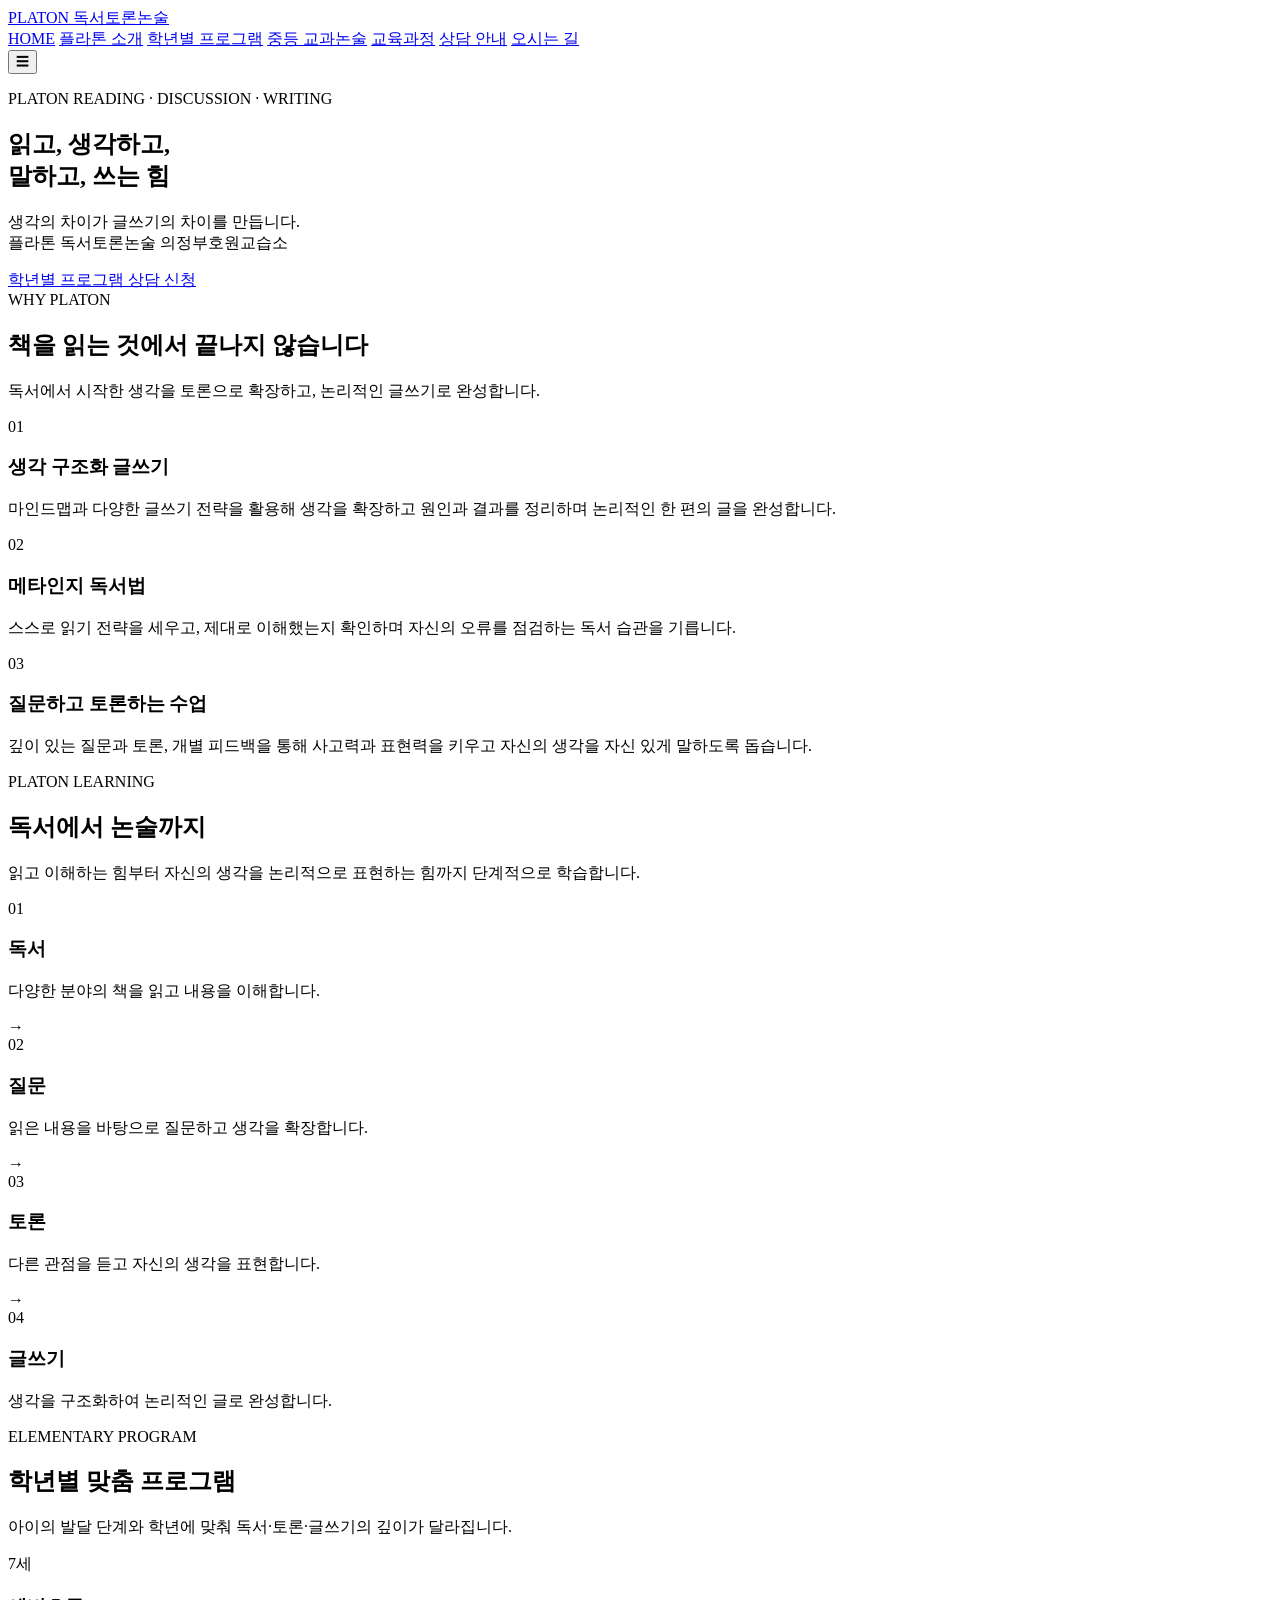
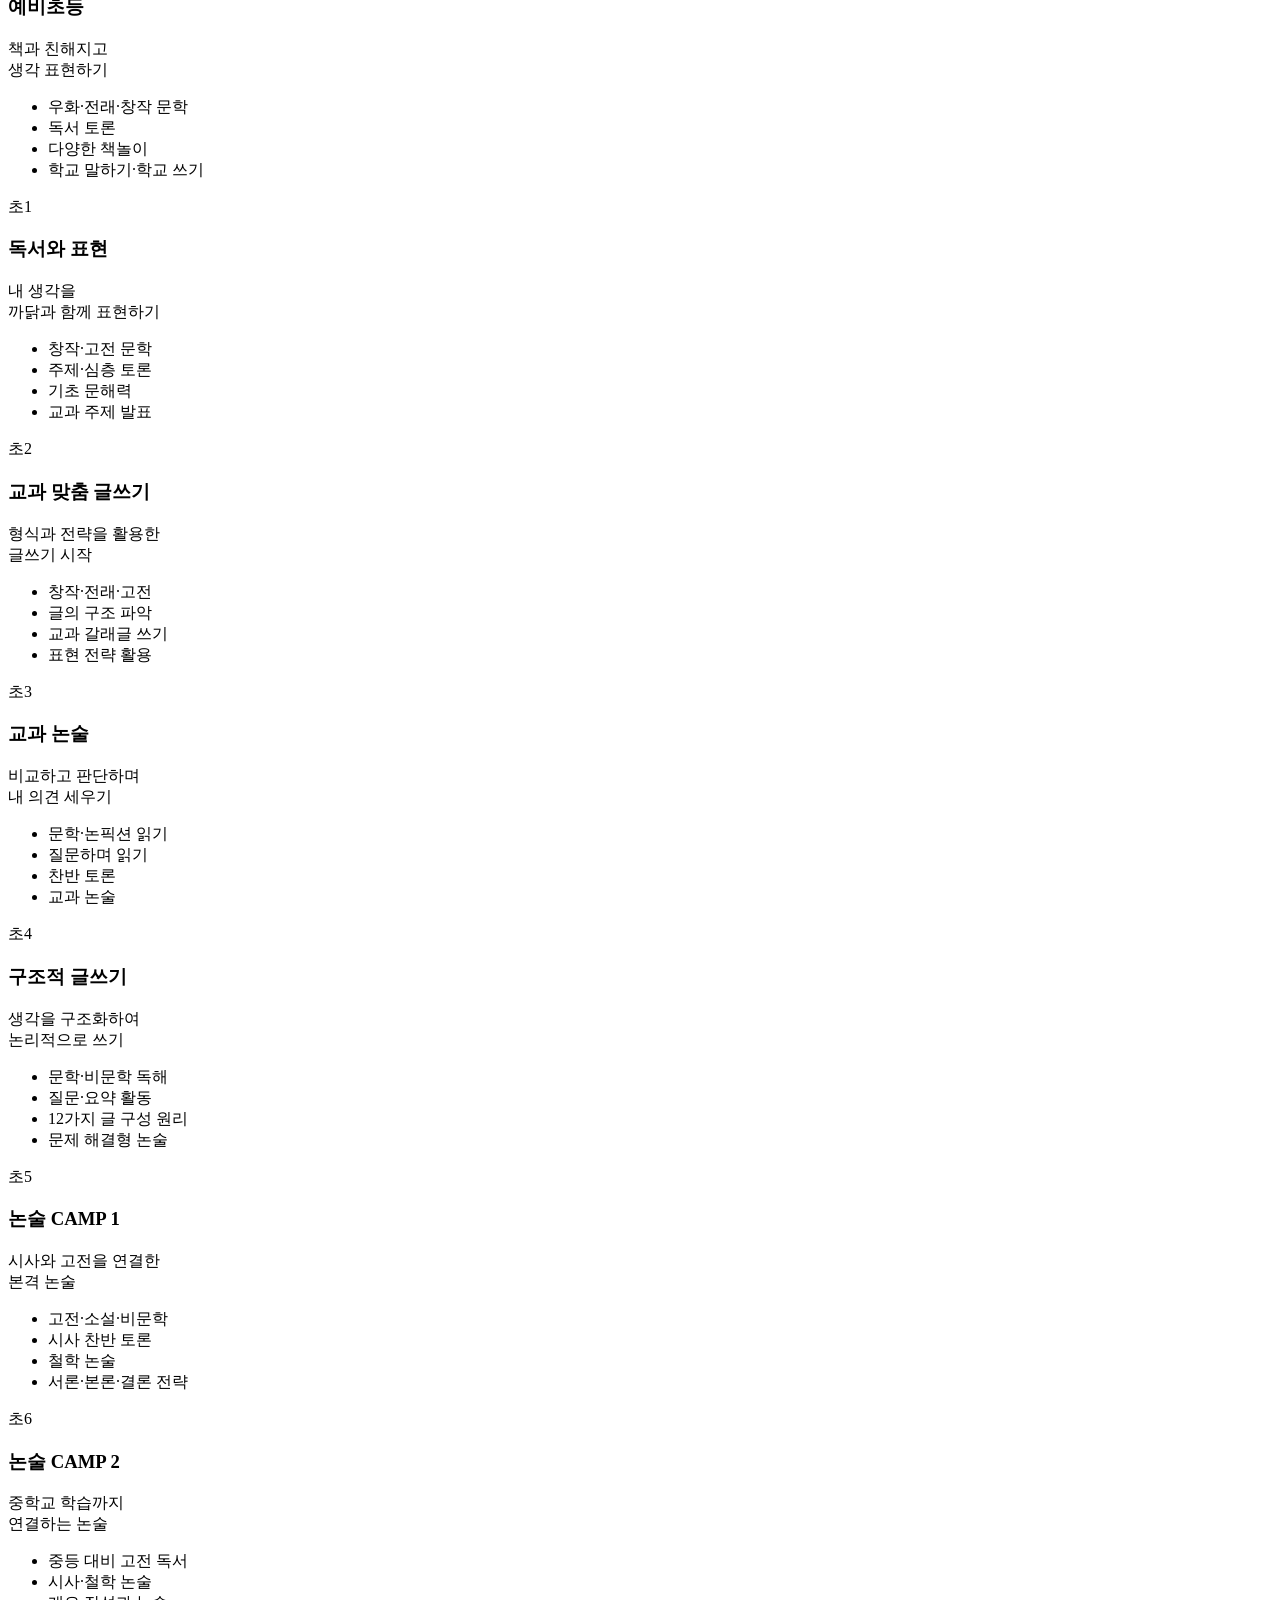
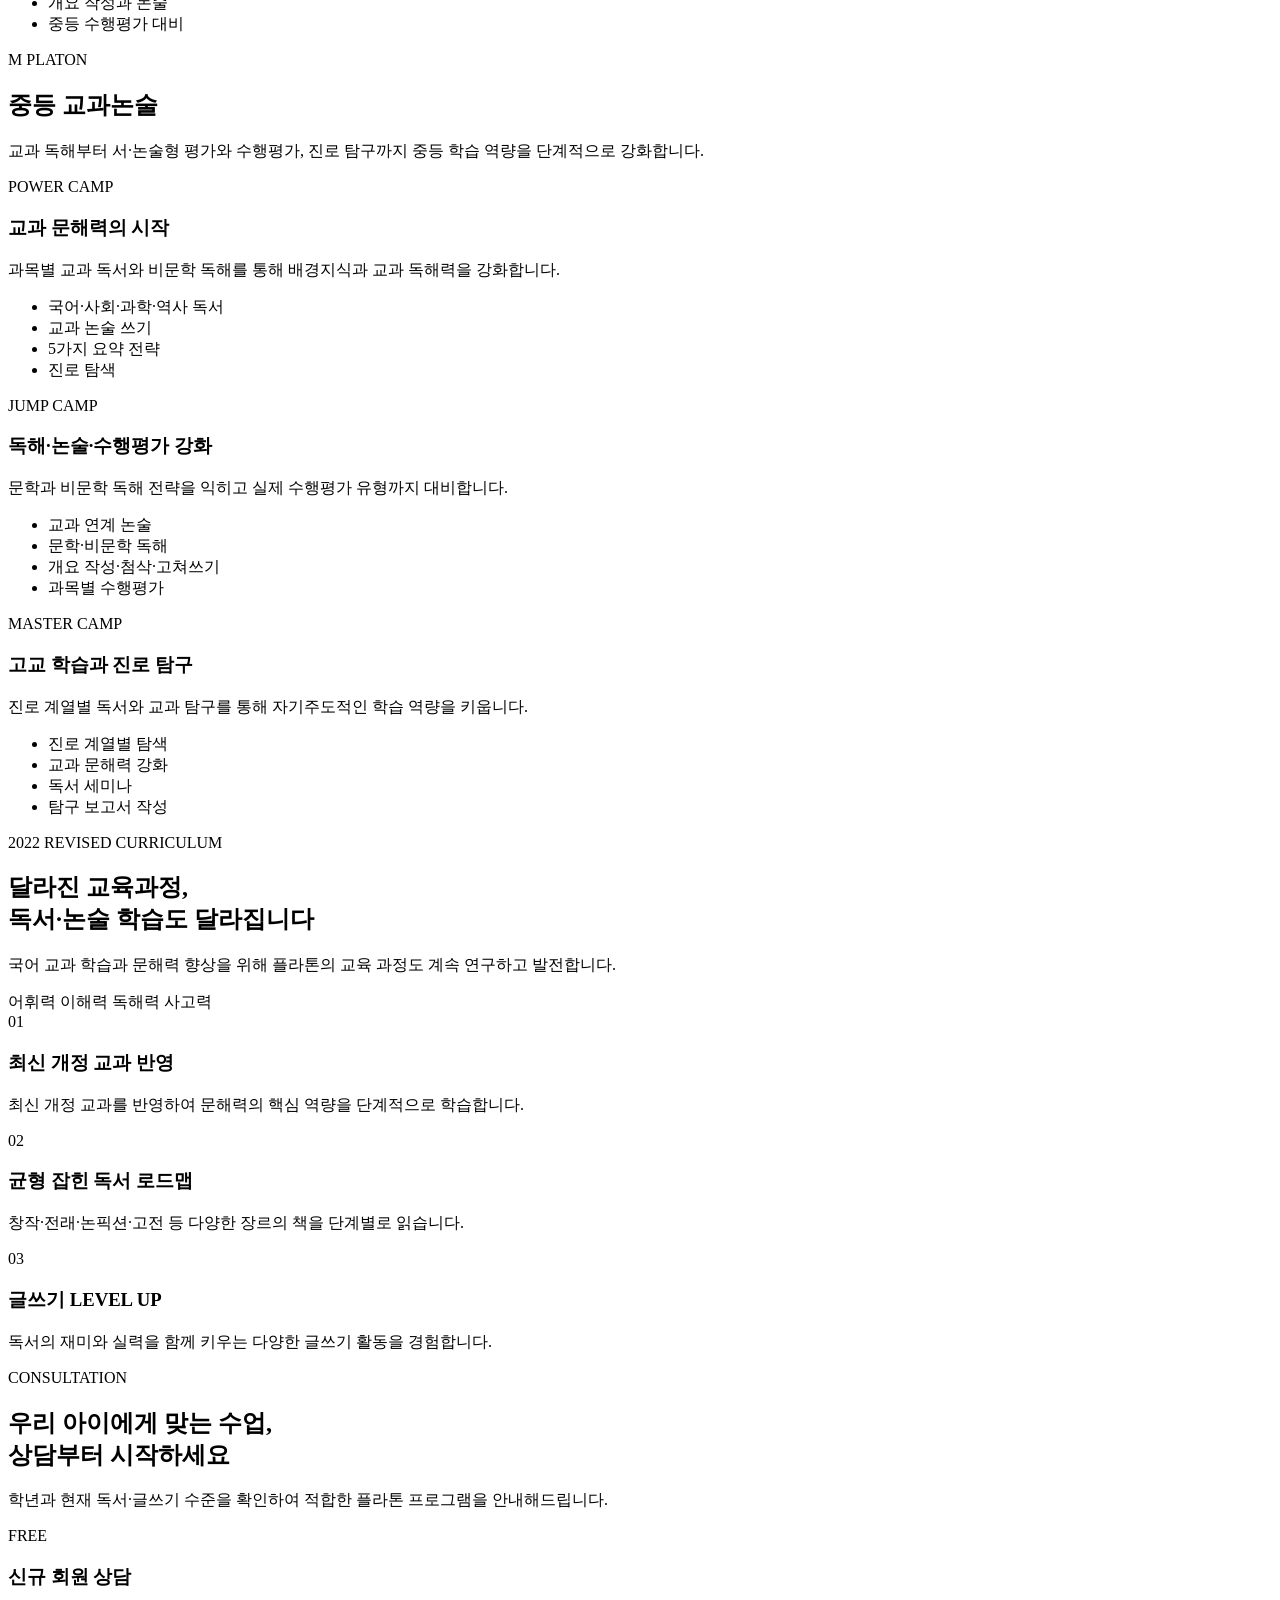
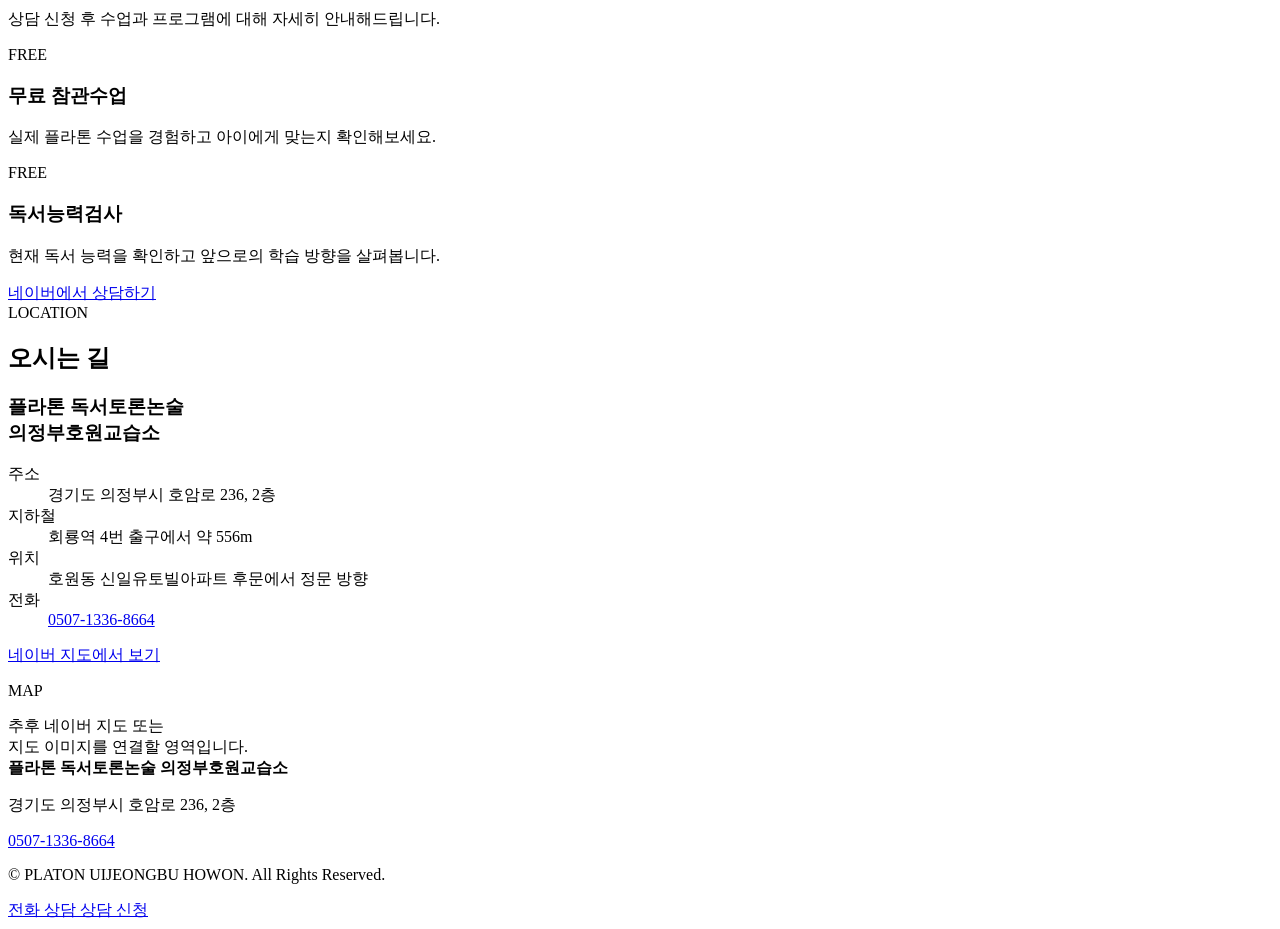
==== index.html @ 4048906e "Add files via upload" ====
<!DOCTYPE html>
<html lang="ko">
<head>
    <meta charset="UTF-8">
    <meta name="viewport" content="width=device-width, initial-scale=1.0">

    <title>플라톤 독서토론논술 의정부호원교습소</title>

    <meta
        name="description"
        content="의정부 호원동 플라톤 독서토론논술. 예비초등부터 초등, 중등까지 독서·토론·논술·문해력 수업을 진행합니다."
    >

    <!-- CSS -->
    <link rel="stylesheet" href="css/style.css">
</head>

<body>

    <!-- =========================
         HEADER
    ========================== -->
    <header class="header">

        <div class="header-inner">

            <a href="#home" class="logo">
                <span class="logo-main">PLATON</span>
                <span class="logo-sub">독서토론논술</span>
            </a>

            <nav class="nav" id="nav">

                <a href="#home">HOME</a>
                <a href="#about">플라톤 소개</a>
                <a href="#program">학년별 프로그램</a>
                <a href="#middle">중등 교과논술</a>
                <a href="#curriculum">교육과정</a>
                <a href="#consult">상담 안내</a>
                <a href="#location">오시는 길</a>

            </nav>

            <button
                class="menu-button"
                id="menuButton"
                type="button"
                aria-label="메뉴 열기"
                aria-expanded="false"
            >
                ☰
            </button>

        </div>

    </header>


    <main>

        <!-- =========================
             MAIN VISUAL
        ========================== -->
        <section class="hero" id="home">

            <div class="hero-inner">

                <p class="hero-label">
                    PLATON READING · DISCUSSION · WRITING
                </p>

                <h1>
                    읽고, 생각하고,<br>
                    말하고, 쓰는 힘
                </h1>

                <p class="hero-description">
                    생각의 차이가 글쓰기의 차이를 만듭니다.<br>
                    플라톤 독서토론논술 의정부호원교습소
                </p>

                <div class="hero-buttons">

                    <a href="#program" class="btn btn-primary">
                        학년별 프로그램
                    </a>

                    <a href="#consult" class="btn btn-outline">
                        상담 신청
                    </a>

                </div>

            </div>

        </section>


        <!-- =========================
             INTRO
        ========================== -->
        <section class="section intro" id="about">

            <div class="container">

                <div class="section-title">

                    <span class="section-label">
                        WHY PLATON
                    </span>

                    <h2>
                        책을 읽는 것에서 끝나지 않습니다
                    </h2>

                    <p>
                        독서에서 시작한 생각을 토론으로 확장하고,
                        논리적인 글쓰기로 완성합니다.
                    </p>

                </div>


                <div class="feature-grid">

                    <article class="feature-card">

                        <span class="feature-number">01</span>

                        <h3>생각 구조화 글쓰기</h3>

                        <p>
                            마인드맵과 다양한 글쓰기 전략을 활용해
                            생각을 확장하고 원인과 결과를 정리하며
                            논리적인 한 편의 글을 완성합니다.
                        </p>

                    </article>


                    <article class="feature-card">

                        <span class="feature-number">02</span>

                        <h3>메타인지 독서법</h3>

                        <p>
                            스스로 읽기 전략을 세우고,
                            제대로 이해했는지 확인하며
                            자신의 오류를 점검하는 독서 습관을 기릅니다.
                        </p>

                    </article>


                    <article class="feature-card">

                        <span class="feature-number">03</span>

                        <h3>질문하고 토론하는 수업</h3>

                        <p>
                            깊이 있는 질문과 토론,
                            개별 피드백을 통해 사고력과 표현력을 키우고
                            자신의 생각을 자신 있게 말하도록 돕습니다.
                        </p>

                    </article>

                </div>

            </div>

        </section>


        <!-- =========================
             LEARNING PROCESS
        ========================== -->
        <section class="section learning-process">

            <div class="container">

                <div class="section-title">

                    <span class="section-label">
                        PLATON LEARNING
                    </span>

                    <h2>
                        독서에서 논술까지
                    </h2>

                    <p>
                        읽고 이해하는 힘부터 자신의 생각을
                        논리적으로 표현하는 힘까지 단계적으로 학습합니다.
                    </p>

                </div>


                <div class="process">

                    <div class="process-item">
                        <span>01</span>
                        <h3>독서</h3>
                        <p>다양한 분야의 책을 읽고 내용을 이해합니다.</p>
                    </div>

                    <div class="process-arrow">→</div>

                    <div class="process-item">
                        <span>02</span>
                        <h3>질문</h3>
                        <p>읽은 내용을 바탕으로 질문하고 생각을 확장합니다.</p>
                    </div>

                    <div class="process-arrow">→</div>

                    <div class="process-item">
                        <span>03</span>
                        <h3>토론</h3>
                        <p>다른 관점을 듣고 자신의 생각을 표현합니다.</p>
                    </div>

                    <div class="process-arrow">→</div>

                    <div class="process-item">
                        <span>04</span>
                        <h3>글쓰기</h3>
                        <p>생각을 구조화하여 논리적인 글로 완성합니다.</p>
                    </div>

                </div>

            </div>

        </section>


        <!-- =========================
             ELEMENTARY PROGRAM
        ========================== -->
        <section class="section program-section" id="program">

            <div class="container">

                <div class="section-title">

                    <span class="section-label">
                        ELEMENTARY PROGRAM
                    </span>

                    <h2>학년별 맞춤 프로그램</h2>

                    <p>
                        아이의 발달 단계와 학년에 맞춰
                        독서·토론·글쓰기의 깊이가 달라집니다.
                    </p>

                </div>


                <div class="grade-grid">

                    <article class="grade-card">

                        <span class="grade">7세</span>

                        <h3>예비초등</h3>

                        <p class="grade-point">
                            책과 친해지고<br>
                            생각 표현하기
                        </p>

                        <ul>
                            <li>우화·전래·창작 문학</li>
                            <li>독서 토론</li>
                            <li>다양한 책놀이</li>
                            <li>학교 말하기·학교 쓰기</li>
                        </ul>

                    </article>


                    <article class="grade-card">

                        <span class="grade">초1</span>

                        <h3>독서와 표현</h3>

                        <p class="grade-point">
                            내 생각을<br>
                            까닭과 함께 표현하기
                        </p>

                        <ul>
                            <li>창작·고전 문학</li>
                            <li>주제·심층 토론</li>
                            <li>기초 문해력</li>
                            <li>교과 주제 발표</li>
                        </ul>

                    </article>


                    <article class="grade-card">

                        <span class="grade">초2</span>

                        <h3>교과 맞춤 글쓰기</h3>

                        <p class="grade-point">
                            형식과 전략을 활용한<br>
                            글쓰기 시작
                        </p>

                        <ul>
                            <li>창작·전래·고전</li>
                            <li>글의 구조 파악</li>
                            <li>교과 갈래글 쓰기</li>
                            <li>표현 전략 활용</li>
                        </ul>

                    </article>


                    <article class="grade-card">

                        <span class="grade">초3</span>

                        <h3>교과 논술</h3>

                        <p class="grade-point">
                            비교하고 판단하며<br>
                            내 의견 세우기
                        </p>

                        <ul>
                            <li>문학·논픽션 읽기</li>
                            <li>질문하며 읽기</li>
                            <li>찬반 토론</li>
                            <li>교과 논술</li>
                        </ul>

                    </article>


                    <article class="grade-card">

                        <span class="grade">초4</span>

                        <h3>구조적 글쓰기</h3>

                        <p class="grade-point">
                            생각을 구조화하여<br>
                            논리적으로 쓰기
                        </p>

                        <ul>
                            <li>문학·비문학 독해</li>
                            <li>질문·요약 활동</li>
                            <li>12가지 글 구성 원리</li>
                            <li>문제 해결형 논술</li>
                        </ul>

                    </article>


                    <article class="grade-card">

                        <span class="grade">초5</span>

                        <h3>논술 CAMP 1</h3>

                        <p class="grade-point">
                            시사와 고전을 연결한<br>
                            본격 논술
                        </p>

                        <ul>
                            <li>고전·소설·비문학</li>
                            <li>시사 찬반 토론</li>
                            <li>철학 논술</li>
                            <li>서론·본론·결론 전략</li>
                        </ul>

                    </article>


                    <article class="grade-card">

                        <span class="grade">초6</span>

                        <h3>논술 CAMP 2</h3>

                        <p class="grade-point">
                            중학교 학습까지<br>
                            연결하는 논술
                        </p>

                        <ul>
                            <li>중등 대비 고전 독서</li>
                            <li>시사·철학 논술</li>
                            <li>개요 작성과 논술</li>
                            <li>중등 수행평가 대비</li>
                        </ul>

                    </article>

                </div>

            </div>

        </section>


        <!-- =========================
             MIDDLE SCHOOL
        ========================== -->
        <section class="section middle-section" id="middle">

            <div class="container">

                <div class="section-title light">

                    <span class="section-label">
                        M PLATON
                    </span>

                    <h2>중등 교과논술</h2>

                    <p>
                        교과 독해부터 서·논술형 평가와 수행평가,
                        진로 탐구까지 중등 학습 역량을 단계적으로 강화합니다.
                    </p>

                </div>


                <div class="camp-grid">

                    <article class="camp-card">

                        <span class="camp-level">POWER CAMP</span>

                        <h3>교과 문해력의 시작</h3>

                        <p>
                            과목별 교과 독서와 비문학 독해를 통해
                            배경지식과 교과 독해력을 강화합니다.
                        </p>

                        <ul>
                            <li>국어·사회·과학·역사 독서</li>
                            <li>교과 논술 쓰기</li>
                            <li>5가지 요약 전략</li>
                            <li>진로 탐색</li>
                        </ul>

                    </article>


                    <article class="camp-card">

                        <span class="camp-level">JUMP CAMP</span>

                        <h3>독해·논술·수행평가 강화</h3>

                        <p>
                            문학과 비문학 독해 전략을 익히고
                            실제 수행평가 유형까지 대비합니다.
                        </p>

                        <ul>
                            <li>교과 연계 논술</li>
                            <li>문학·비문학 독해</li>
                            <li>개요 작성·첨삭·고쳐쓰기</li>
                            <li>과목별 수행평가</li>
                        </ul>

                    </article>


                    <article class="camp-card">

                        <span class="camp-level">MASTER CAMP</span>

                        <h3>고교 학습과 진로 탐구</h3>

                        <p>
                            진로 계열별 독서와 교과 탐구를 통해
                            자기주도적인 학습 역량을 키웁니다.
                        </p>

                        <ul>
                            <li>진로 계열별 탐색</li>
                            <li>교과 문해력 강화</li>
                            <li>독서 세미나</li>
                            <li>탐구 보고서 작성</li>
                        </ul>

                    </article>

                </div>

            </div>

        </section>


        <!-- =========================
             2022 CURRICULUM
        ========================== -->
        <section class="section curriculum-section" id="curriculum">

            <div class="container">

                <div class="section-title">

                    <span class="section-label">
                        2022 REVISED CURRICULUM
                    </span>

                    <h2>
                        달라진 교육과정,<br>
                        독서·논술 학습도 달라집니다
                    </h2>

                    <p>
                        국어 교과 학습과 문해력 향상을 위해
                        플라톤의 교육 과정도 계속 연구하고 발전합니다.
                    </p>

                </div>


                <div class="literacy">

                    <span>어휘력</span>
                    <span>이해력</span>
                    <span>독해력</span>
                    <span>사고력</span>

                </div>


                <div class="curriculum-grid">

                    <article>

                        <span>01</span>

                        <h3>최신 개정 교과 반영</h3>

                        <p>
                            최신 개정 교과를 반영하여
                            문해력의 핵심 역량을 단계적으로 학습합니다.
                        </p>

                    </article>


                    <article>

                        <span>02</span>

                        <h3>균형 잡힌 독서 로드맵</h3>

                        <p>
                            창작·전래·논픽션·고전 등
                            다양한 장르의 책을 단계별로 읽습니다.
                        </p>

                    </article>


                    <article>

                        <span>03</span>

                        <h3>글쓰기 LEVEL UP</h3>

                        <p>
                            독서의 재미와 실력을 함께 키우는
                            다양한 글쓰기 활동을 경험합니다.
                        </p>

                    </article>

                </div>

            </div>

        </section>


        <!-- =========================
             CONSULTATION
        ========================== -->
        <section class="section consult-section" id="consult">

            <div class="container consult-inner">

                <div class="consult-text">

                    <span class="section-label">
                        CONSULTATION
                    </span>

                    <h2>
                        우리 아이에게 맞는 수업,<br>
                        상담부터 시작하세요
                    </h2>

                    <p>
                        학년과 현재 독서·글쓰기 수준을 확인하여
                        적합한 플라톤 프로그램을 안내해드립니다.
                    </p>

                </div>


                <div class="consult-options">

                    <div class="consult-card">

                        <span>FREE</span>

                        <h3>신규 회원 상담</h3>

                        <p>
                            상담 신청 후 수업과 프로그램에 대해
                            자세히 안내해드립니다.
                        </p>

                    </div>


                    <div class="consult-card">

                        <span>FREE</span>

                        <h3>무료 참관수업</h3>

                        <p>
                            실제 플라톤 수업을 경험하고
                            아이에게 맞는지 확인해보세요.
                        </p>

                    </div>


                    <div class="consult-card">

                        <span>FREE</span>

                        <h3>독서능력검사</h3>

                        <p>
                            현재 독서 능력을 확인하고
                            앞으로의 학습 방향을 살펴봅니다.
                        </p>

                    </div>

                </div>


                <div class="consult-button-wrap">

                    <a
                        href="https://m.place.naver.com/place/1665895230/home"
                        class="btn btn-primary"
                        target="_blank"
                        rel="noopener noreferrer"
                    >
                        네이버에서 상담하기
                    </a>

                </div>

            </div>

        </section>


        <!-- =========================
             LOCATION
        ========================== -->
        <section class="section location-section" id="location">

            <div class="container">

                <div class="section-title">

                    <span class="section-label">
                        LOCATION
                    </span>

                    <h2>오시는 길</h2>

                </div>


                <div class="location-box">

                    <div class="location-info">

                        <h3>
                            플라톤 독서토론논술<br>
                            의정부호원교습소
                        </h3>

                        <dl>

                            <div>
                                <dt>주소</dt>
                                <dd>경기도 의정부시 호암로 236, 2층</dd>
                            </div>

                            <div>
                                <dt>지하철</dt>
                                <dd>회룡역 4번 출구에서 약 556m</dd>
                            </div>

                            <div>
                                <dt>위치</dt>
                                <dd>
                                    호원동 신일유토빌아파트 후문에서
                                    정문 방향
                                </dd>
                            </div>

                            <div>
                                <dt>전화</dt>
                                <dd>
                                    <a href="tel:050713368664">
                                        0507-1336-8664
                                    </a>
                                </dd>
                            </div>

                        </dl>


                        <a
                            href="https://m.place.naver.com/place/1665895230/home"
                            target="_blank"
                            rel="noopener noreferrer"
                            class="btn btn-outline-dark"
                        >
                            네이버 지도에서 보기
                        </a>

                    </div>


                    <div class="map-placeholder">

                        <p>MAP</p>

                        <span>
                            추후 네이버 지도 또는<br>
                            지도 이미지를 연결할 영역입니다.
                        </span>

                    </div>

                </div>

            </div>

        </section>

    </main>


    <!-- =========================
         FOOTER
    ========================== -->
    <footer class="footer">

        <div class="container footer-inner">

            <div>

                <strong>
                    플라톤 독서토론논술 의정부호원교습소
                </strong>

                <p>
                    경기도 의정부시 호암로 236, 2층
                </p>

            </div>

            <div class="footer-contact">

                <a href="tel:050713368664">
                    0507-1336-8664
                </a>

            </div>

        </div>

        <div class="container footer-bottom">

            <p>
                © PLATON UIJEONGBU HOWON. All Rights Reserved.
            </p>

        </div>

    </footer>


    <!-- 모바일 하단 상담 버튼 -->
    <div class="mobile-contact">

        <a href="tel:050713368664">
            전화 상담
        </a>

        <a
            href="https://m.place.naver.com/place/1665895230/home"
            target="_blank"
            rel="noopener noreferrer"
        >
            상담 신청
        </a>

    </div>


    <!-- JavaScript -->
    <script src="js/main.js"></script>

</body>
</html>
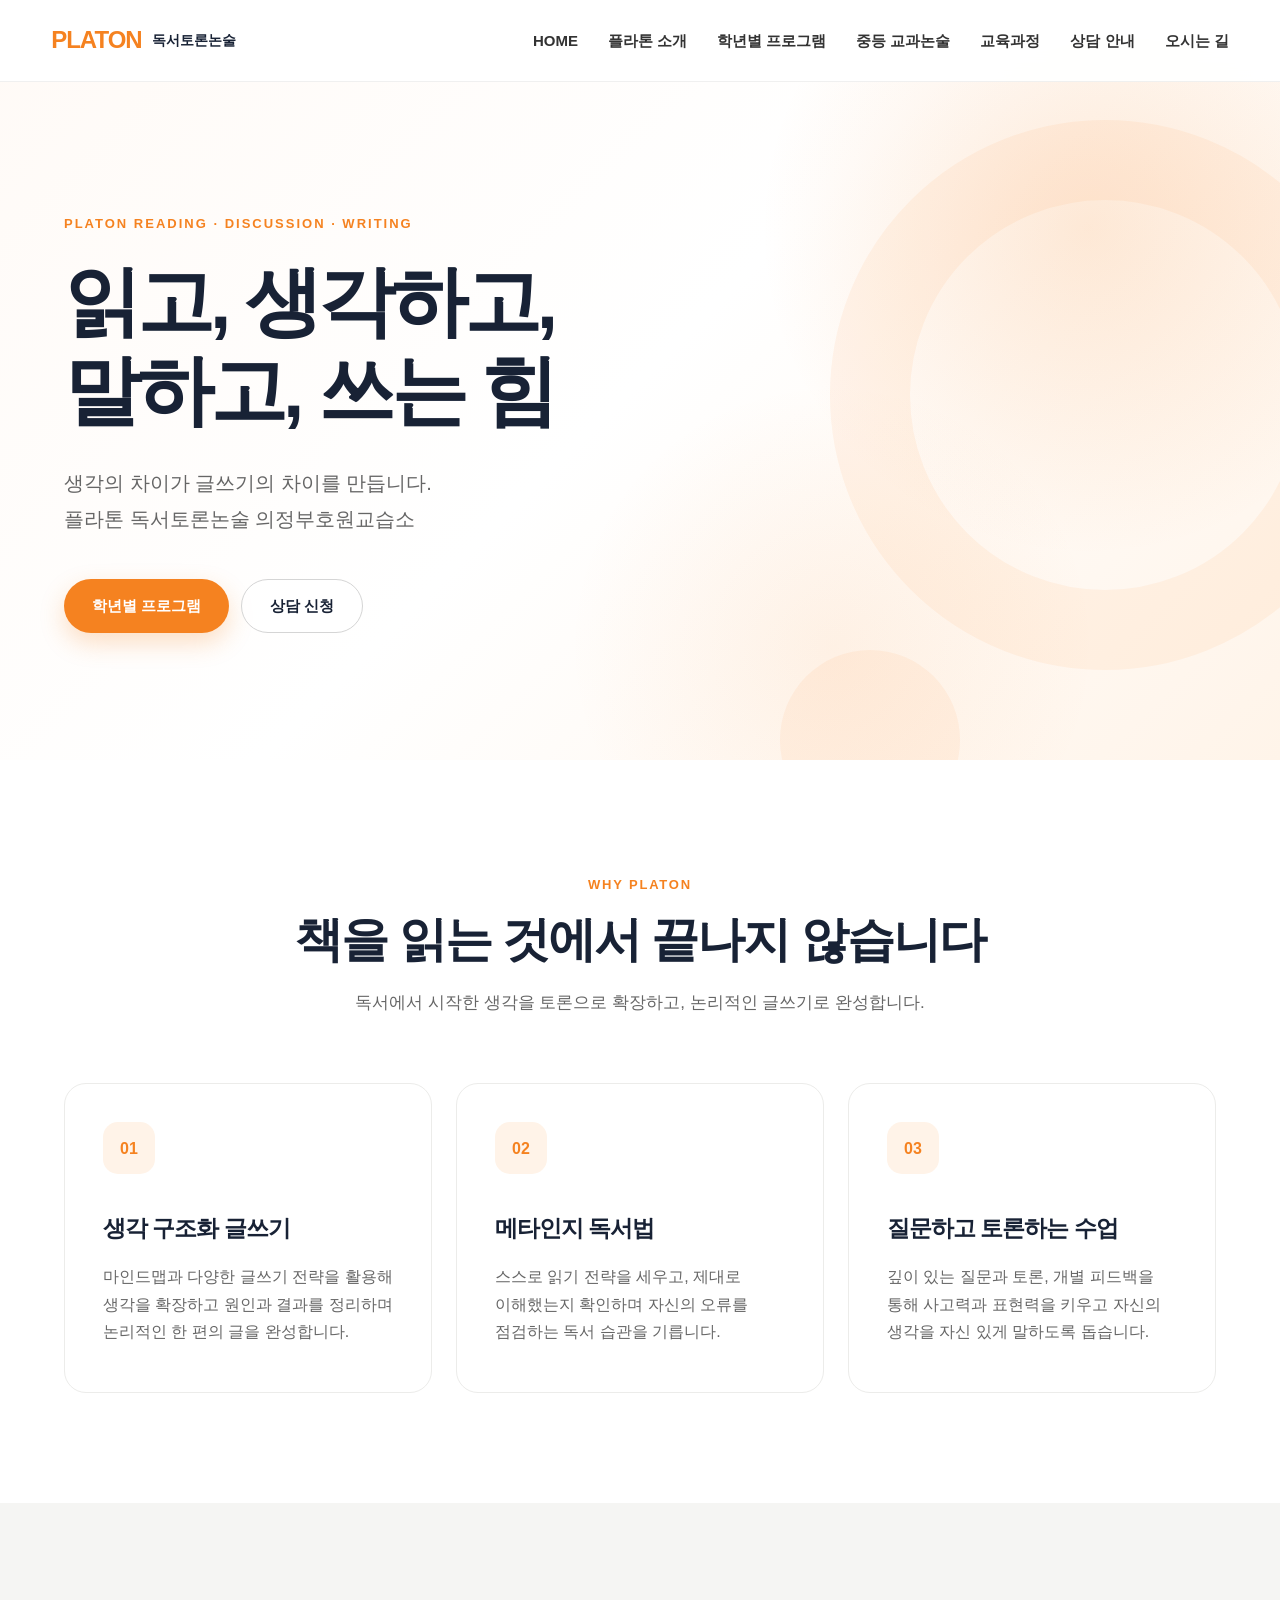
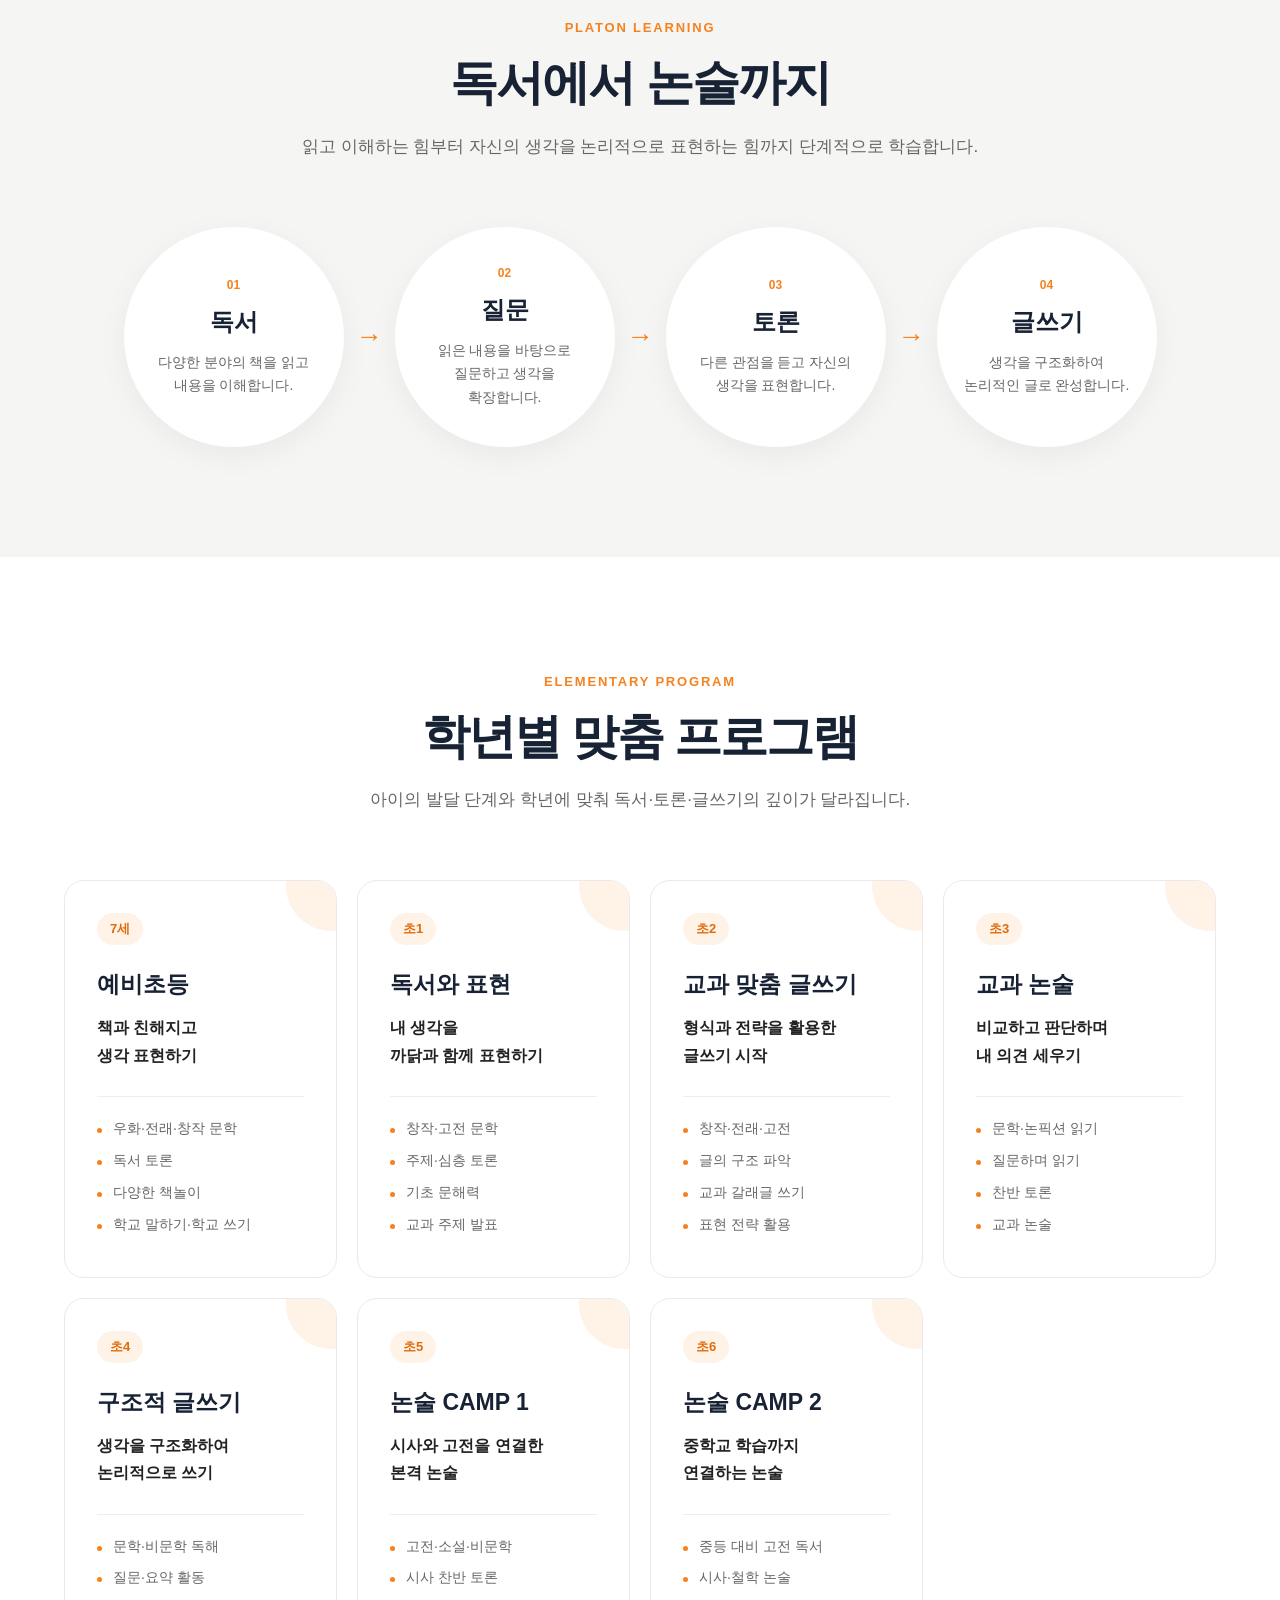
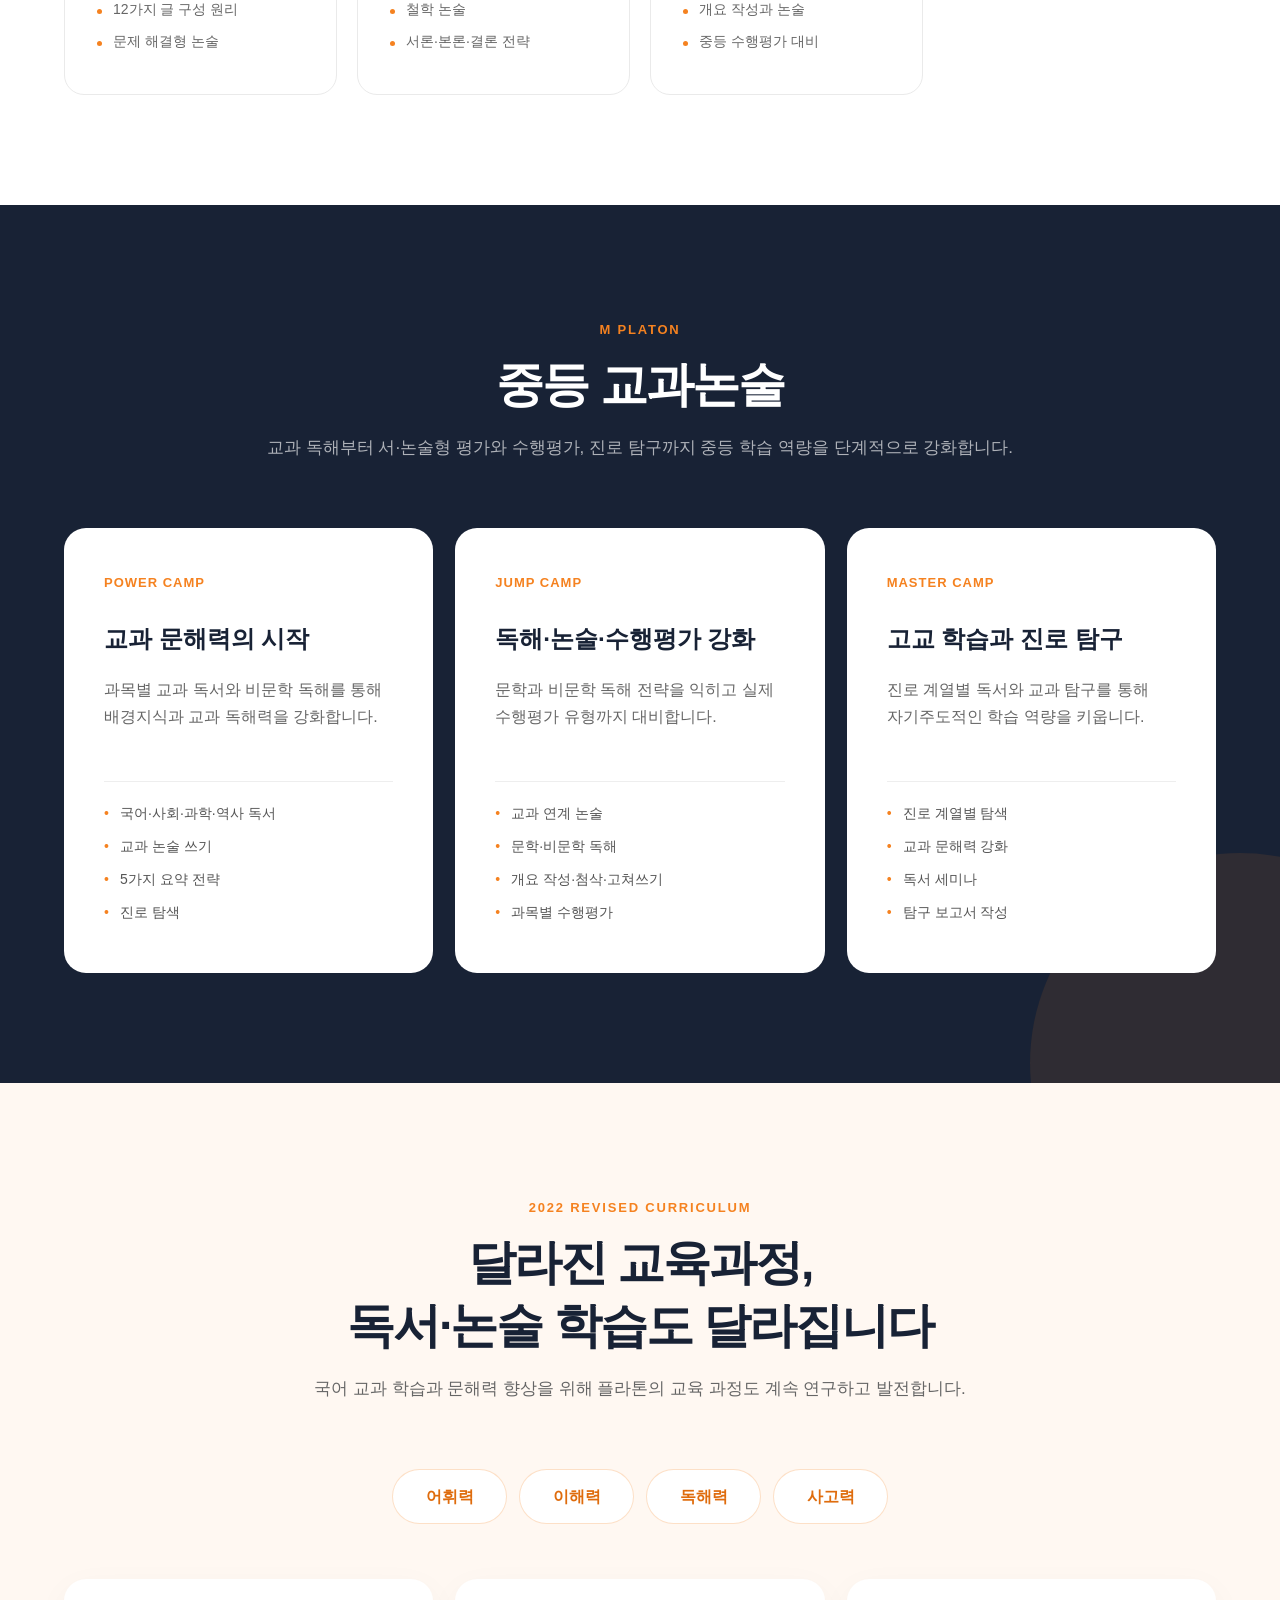
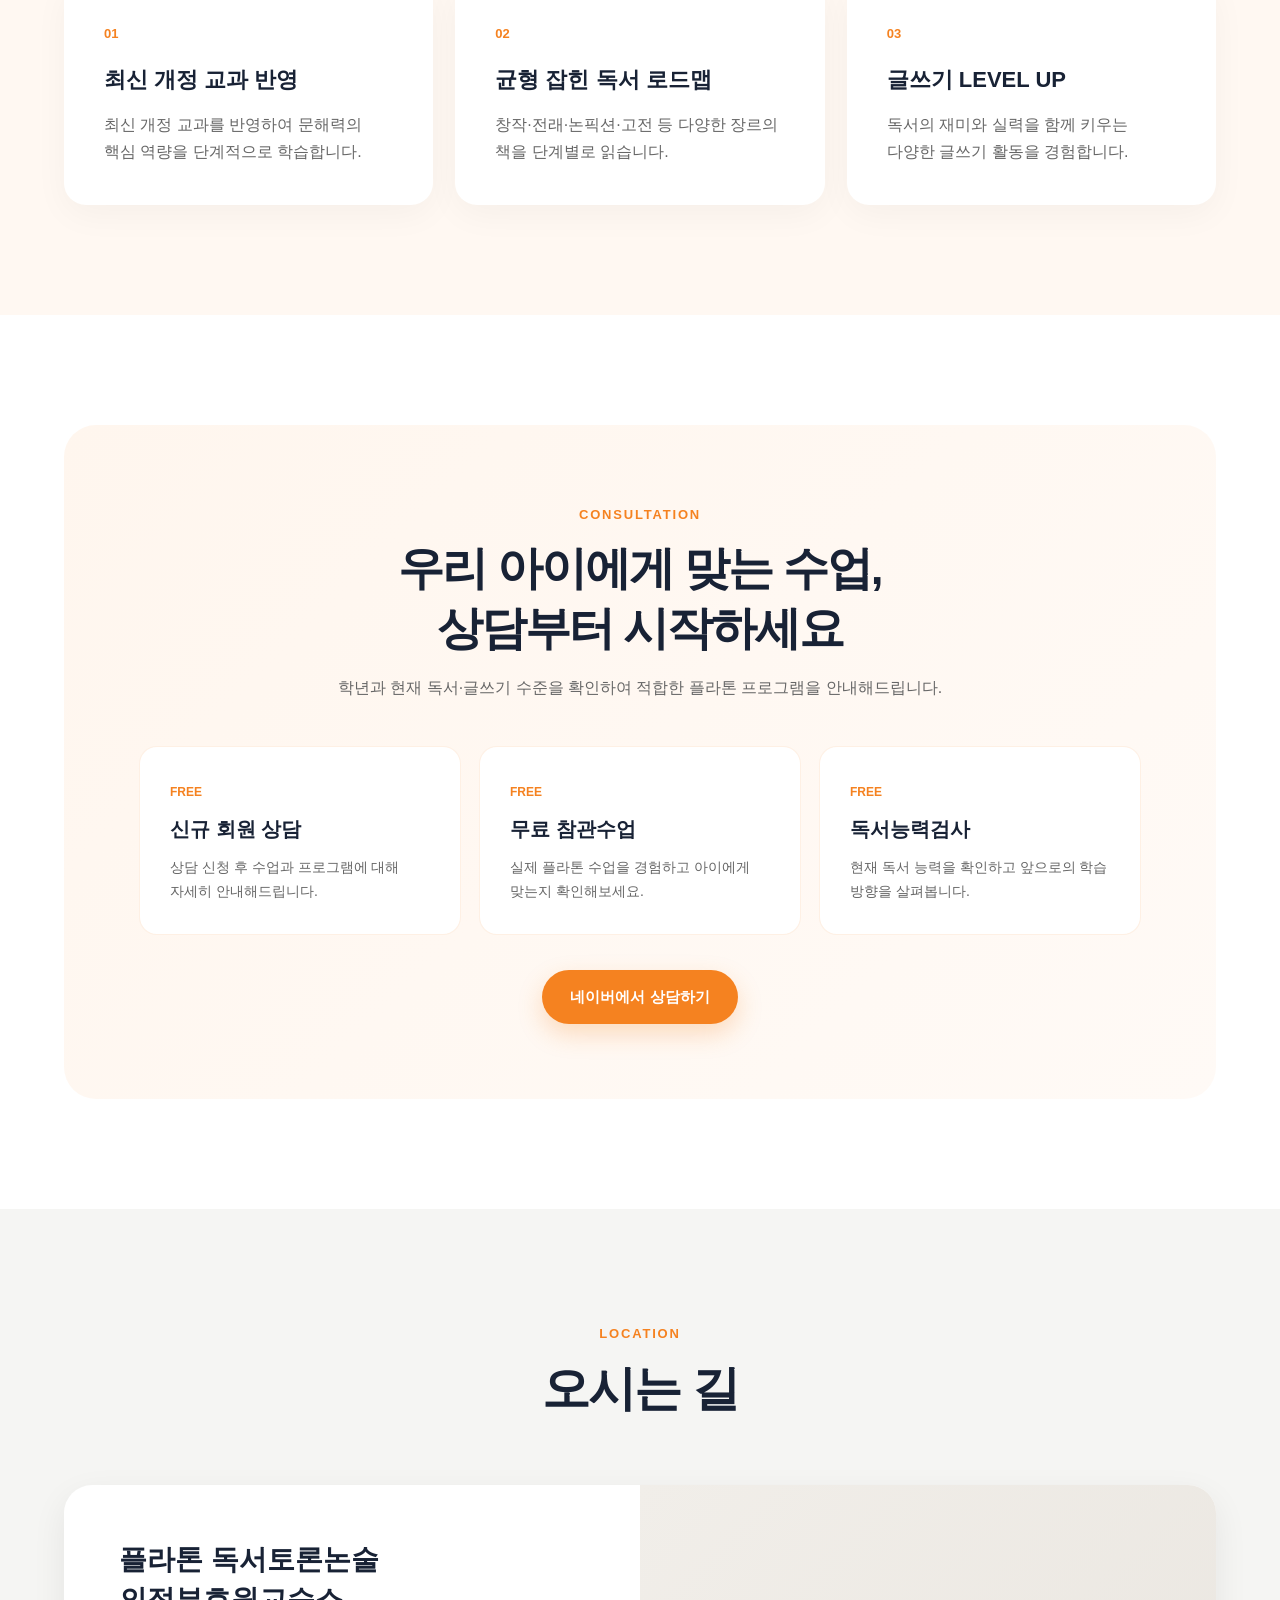
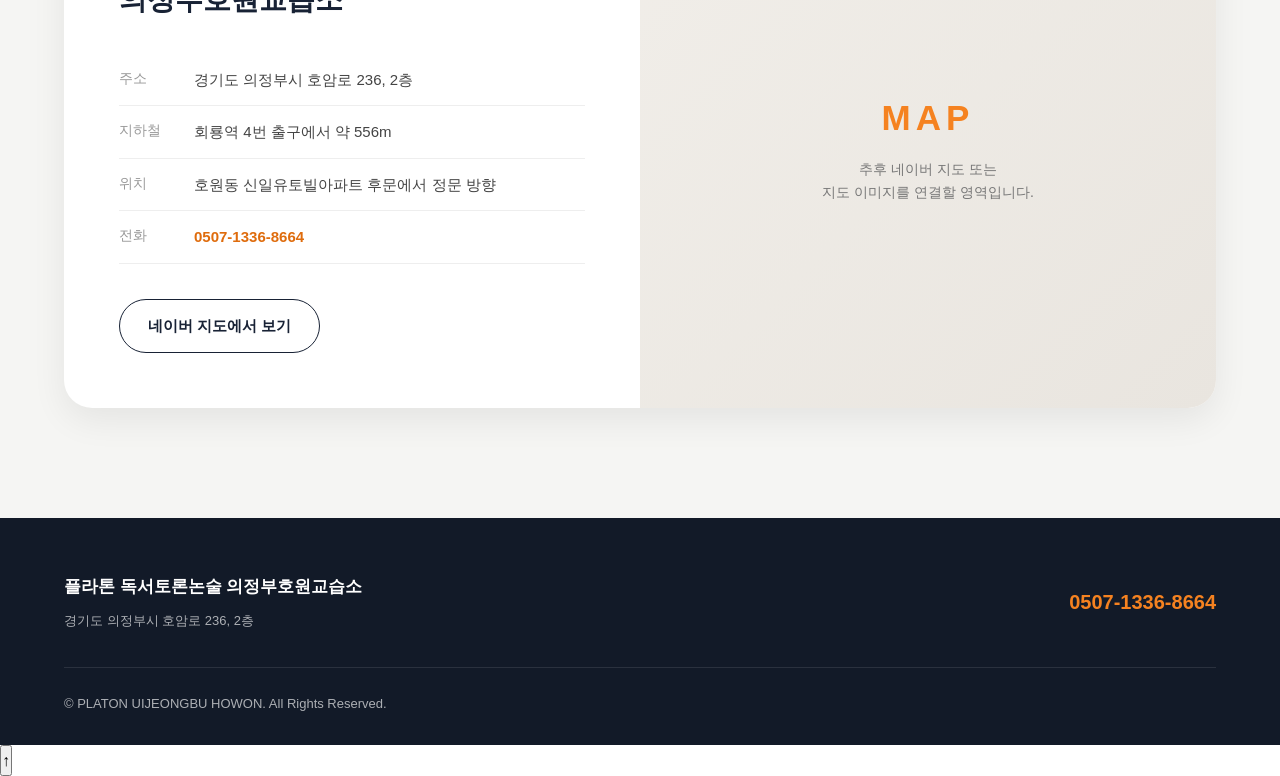
==== commit c0a53f8f: "Add files via upload" ====
--- a/index.html
+++ b/index.html
@@ -4,12 +4,59 @@
     <meta charset="UTF-8">
     <meta name="viewport" content="width=device-width, initial-scale=1.0">
 
-    <title>플라톤 독서토론논술 의정부호원교습소</title>
+    <!-- 기본 SEO -->
+    <title>의정부 호원동 초등·중등 논술 | 플라톤 독서토론논술 의정부호원교습소</title>
 
     <meta
         name="description"
-        content="의정부 호원동 플라톤 독서토론논술. 예비초등부터 초등, 중등까지 독서·토론·논술·문해력 수업을 진행합니다."
+        content="의정부 호원동 플라톤 독서토론논술. 예비초등부터 초등·중등까지 독서, 토론, 글쓰기, 논술, 문해력 수업을 진행하는 플라톤 독서토론논술 의정부호원교습소입니다."
     >
+
+    <meta name="robots" content="index, follow">
+
+    <!-- 대표 홈페이지 주소 -->
+    <link
+        rel="canonical"
+        href="https://l1nsgeon.github.io/platon/"
+    >
+
+    <!-- SNS / 메신저 공유 정보 -->
+    <meta
+        property="og:title"
+        content="플라톤 독서토론논술 의정부호원교습소"
+    >
+
+    <meta
+        property="og:description"
+        content="의정부 호원동 예비초등·초등·중등 독서토론논술 | 읽고, 생각하고, 말하고, 쓰는 힘"
+    >
+
+    <meta
+        property="og:url"
+        content="https://l1nsgeon.github.io/platon/"
+    >
+
+    <meta property="og:type" content="website">
+    <meta property="og:locale" content="ko_KR">
+
+    <!-- 학원 정보 구조화 데이터 -->
+    <script type="application/ld+json">
+    {
+        "@context": "https://schema.org",
+        "@type": "EducationalOrganization",
+        "name": "플라톤 독서토론논술 의정부호원교습소",
+        "url": "https://l1nsgeon.github.io/platon/",
+        "telephone": "0507-1336-8664",
+        "description": "의정부 호원동 예비초등·초등·중등 독서토론논술 및 문해력 교육",
+        "address": {
+            "@type": "PostalAddress",
+            "streetAddress": "호암로 236, 2층",
+            "addressLocality": "의정부시",
+            "addressRegion": "경기도",
+            "addressCountry": "KR"
+        }
+    }
+    </script>
 
     <!-- CSS -->
     <link rel="stylesheet" href="css/style.css">
@@ -838,5 +885,4 @@
     <!-- JavaScript -->
     <script src="js/main.js"></script>
 
-</body>
-</html>+</body>
--- a/css/style.css
+++ b/css/style.css
@@ -0,0 +1,1716 @@
+/* =========================================================
+   PLATON UIJEONGBU HOWON
+   style.css
+========================================================= */
+
+
+/* ---------------------------------------------------------
+   1. 기본 설정
+--------------------------------------------------------- */
+
+:root {
+    /* 플라톤 포인트 컬러 */
+    --orange: #f58220;
+    --orange-dark: #df6c0d;
+    --orange-light: #fff3e8;
+    --orange-soft: #fff8f2;
+
+    /* 기본 컬러 */
+    --navy: #182235;
+    --navy-light: #26344d;
+    --text: #222222;
+    --text-light: #666666;
+    --gray: #f5f5f3;
+    --gray-dark: #e6e6e2;
+    --white: #ffffff;
+
+    /* 공통 */
+    --max-width: 1200px;
+    --radius: 22px;
+    --shadow: 0 12px 35px rgba(0, 0, 0, 0.07);
+    --transition: 0.3s ease;
+}
+
+
+* {
+    margin: 0;
+    padding: 0;
+    box-sizing: border-box;
+}
+
+
+html {
+    scroll-behavior: smooth;
+}
+
+
+body {
+    font-family:
+        "Pretendard",
+        "Noto Sans KR",
+        "Apple SD Gothic Neo",
+        Arial,
+        sans-serif;
+
+    color: var(--text);
+    background: var(--white);
+
+    line-height: 1.7;
+    word-break: keep-all;
+}
+
+
+a {
+    color: inherit;
+    text-decoration: none;
+}
+
+
+ul {
+    list-style: none;
+}
+
+
+button {
+    font: inherit;
+}
+
+
+img {
+    max-width: 100%;
+    display: block;
+}
+
+
+.container {
+    width: min(90%, var(--max-width));
+    margin: 0 auto;
+}
+
+
+.section {
+    padding: 110px 0;
+}
+
+
+/* ---------------------------------------------------------
+   2. HEADER
+--------------------------------------------------------- */
+
+.header {
+    position: fixed;
+    top: 0;
+    left: 0;
+
+    width: 100%;
+    height: 82px;
+
+    background: rgba(255, 255, 255, 0.95);
+    backdrop-filter: blur(12px);
+
+    border-bottom: 1px solid rgba(0, 0, 0, 0.06);
+
+    z-index: 1000;
+}
+
+
+.header-inner {
+    width: min(92%, 1280px);
+    height: 100%;
+
+    margin: 0 auto;
+
+    display: flex;
+    align-items: center;
+    justify-content: space-between;
+}
+
+
+.logo {
+    display: flex;
+    align-items: center;
+    gap: 10px;
+}
+
+
+.logo-main {
+    font-size: 24px;
+    font-weight: 900;
+    letter-spacing: -1px;
+    color: var(--orange);
+}
+
+
+.logo-sub {
+    font-size: 14px;
+    font-weight: 700;
+    color: var(--navy);
+}
+
+
+.nav {
+    display: flex;
+    align-items: center;
+    gap: 30px;
+}
+
+
+.nav a {
+    position: relative;
+
+    font-size: 15px;
+    font-weight: 600;
+
+    color: #333;
+
+    transition: var(--transition);
+}
+
+
+.nav a::after {
+    content: "";
+
+    position: absolute;
+    left: 50%;
+    bottom: -10px;
+
+    width: 0;
+    height: 2px;
+
+    background: var(--orange);
+
+    transform: translateX(-50%);
+    transition: var(--transition);
+}
+
+
+.nav a:hover {
+    color: var(--orange);
+}
+
+
+.nav a:hover::after {
+    width: 100%;
+}
+
+
+.menu-button {
+    display: none;
+
+    border: 0;
+    background: transparent;
+
+    font-size: 28px;
+
+    cursor: pointer;
+}
+
+
+/* ---------------------------------------------------------
+   3. MAIN HERO
+--------------------------------------------------------- */
+
+.hero {
+    min-height: 760px;
+
+    padding-top: 82px;
+
+    display: flex;
+    align-items: center;
+
+    position: relative;
+    overflow: hidden;
+
+    background:
+        radial-gradient(
+            circle at 85% 30%,
+            rgba(245, 130, 32, 0.16),
+            transparent 27%
+        ),
+        radial-gradient(
+            circle at 65% 85%,
+            rgba(245, 130, 32, 0.08),
+            transparent 25%
+        ),
+        linear-gradient(
+            135deg,
+            #fffaf6 0%,
+            #ffffff 50%,
+            #fff4e9 100%
+        );
+}
+
+
+/* 장식용 원 */
+.hero::before {
+    content: "";
+
+    position: absolute;
+
+    width: 390px;
+    height: 390px;
+
+    border-radius: 50%;
+
+    right: -100px;
+    top: 120px;
+
+    border: 80px solid rgba(245, 130, 32, 0.07);
+}
+
+
+.hero::after {
+    content: "";
+
+    position: absolute;
+
+    width: 180px;
+    height: 180px;
+
+    border-radius: 50%;
+
+    right: 25%;
+    bottom: -70px;
+
+    background: rgba(245, 130, 32, 0.07);
+}
+
+
+.hero-inner {
+    width: min(90%, var(--max-width));
+    margin: 0 auto;
+
+    position: relative;
+    z-index: 2;
+}
+
+
+.hero-label {
+    display: inline-block;
+
+    margin-bottom: 22px;
+
+    color: var(--orange);
+
+    font-size: 13px;
+    font-weight: 800;
+
+    letter-spacing: 2px;
+}
+
+
+.hero h1 {
+    max-width: 750px;
+
+    font-size: clamp(46px, 6vw, 78px);
+    line-height: 1.16;
+
+    letter-spacing: -4px;
+    font-weight: 900;
+
+    color: var(--navy);
+}
+
+
+.hero-description {
+    margin-top: 30px;
+
+    font-size: 20px;
+    color: var(--text-light);
+
+    line-height: 1.8;
+}
+
+
+.hero-buttons {
+    display: flex;
+    gap: 12px;
+
+    margin-top: 42px;
+}
+
+
+/* ---------------------------------------------------------
+   4. BUTTON
+--------------------------------------------------------- */
+
+.btn {
+    display: inline-flex;
+    align-items: center;
+    justify-content: center;
+
+    min-height: 54px;
+
+    padding: 0 28px;
+
+    border-radius: 100px;
+
+    font-size: 15px;
+    font-weight: 700;
+
+    transition: var(--transition);
+}
+
+
+.btn-primary {
+    color: var(--white);
+    background: var(--orange);
+
+    box-shadow:
+        0 10px 25px rgba(245, 130, 32, 0.25);
+}
+
+
+.btn-primary:hover {
+    background: var(--orange-dark);
+
+    transform: translateY(-3px);
+
+    box-shadow:
+        0 15px 30px rgba(245, 130, 32, 0.3);
+}
+
+
+.btn-outline {
+    color: var(--navy);
+
+    border: 1px solid #d5d5d5;
+
+    background: rgba(255, 255, 255, 0.75);
+}
+
+
+.btn-outline:hover {
+    border-color: var(--orange);
+    color: var(--orange);
+
+    transform: translateY(-3px);
+}
+
+
+.btn-outline-dark {
+    border: 1px solid var(--navy);
+    color: var(--navy);
+}
+
+
+.btn-outline-dark:hover {
+    background: var(--navy);
+    color: white;
+}
+
+
+/* ---------------------------------------------------------
+   5. SECTION TITLE
+--------------------------------------------------------- */
+
+.section-title {
+    max-width: 760px;
+
+    margin: 0 auto 65px;
+
+    text-align: center;
+}
+
+
+.section-label {
+    display: inline-block;
+
+    margin-bottom: 13px;
+
+    color: var(--orange);
+
+    font-size: 13px;
+    font-weight: 800;
+
+    letter-spacing: 1.8px;
+}
+
+
+.section-title h2 {
+    font-size: clamp(32px, 4vw, 48px);
+
+    line-height: 1.3;
+
+    letter-spacing: -2px;
+
+    color: var(--navy);
+}
+
+
+.section-title p {
+    margin-top: 18px;
+
+    font-size: 17px;
+    color: var(--text-light);
+}
+
+
+/* ---------------------------------------------------------
+   6. WHY PLATON
+--------------------------------------------------------- */
+
+.intro {
+    background: var(--white);
+}
+
+
+.feature-grid {
+    display: grid;
+
+    grid-template-columns: repeat(3, 1fr);
+
+    gap: 24px;
+}
+
+
+.feature-card {
+    min-height: 310px;
+
+    padding: 38px;
+
+    border: 1px solid #ececea;
+    border-radius: var(--radius);
+
+    background: var(--white);
+
+    transition: var(--transition);
+}
+
+
+.feature-card:hover {
+    transform: translateY(-8px);
+
+    border-color: rgba(245, 130, 32, 0.4);
+
+    box-shadow: var(--shadow);
+}
+
+
+.feature-number {
+    display: flex;
+    align-items: center;
+    justify-content: center;
+
+    width: 52px;
+    height: 52px;
+
+    margin-bottom: 35px;
+
+    border-radius: 15px;
+
+    color: var(--orange);
+
+    background: var(--orange-light);
+
+    font-weight: 900;
+}
+
+
+.feature-card h3 {
+    margin-bottom: 15px;
+
+    color: var(--navy);
+
+    font-size: 23px;
+    letter-spacing: -1px;
+}
+
+
+.feature-card p {
+    color: var(--text-light);
+}
+
+
+/* ---------------------------------------------------------
+   7. LEARNING PROCESS
+--------------------------------------------------------- */
+
+.learning-process {
+    background: var(--gray);
+}
+
+
+.process {
+    display: flex;
+    align-items: center;
+    justify-content: center;
+}
+
+
+.process-item {
+    width: 220px;
+    min-height: 220px;
+
+    padding: 30px 25px;
+
+    text-align: center;
+
+    background: var(--white);
+
+    border-radius: 50%;
+
+    display: flex;
+    flex-direction: column;
+    justify-content: center;
+
+    box-shadow: 0 8px 30px rgba(0, 0, 0, 0.05);
+}
+
+
+.process-item span {
+    color: var(--orange);
+
+    font-size: 12px;
+    font-weight: 800;
+}
+
+
+.process-item h3 {
+    margin: 6px 0 8px;
+
+    font-size: 24px;
+    color: var(--navy);
+}
+
+
+.process-item p {
+    font-size: 14px;
+    color: var(--text-light);
+}
+
+
+.process-arrow {
+    margin: 0 12px;
+
+    color: var(--orange);
+
+    font-size: 27px;
+    font-weight: 300;
+}
+
+
+/* ---------------------------------------------------------
+   8. ELEMENTARY PROGRAM
+--------------------------------------------------------- */
+
+.program-section {
+    background: white;
+}
+
+
+.grade-grid {
+    display: grid;
+
+    grid-template-columns: repeat(4, 1fr);
+
+    gap: 20px;
+}
+
+
+.grade-card {
+    position: relative;
+
+    padding: 32px;
+
+    min-height: 370px;
+
+    border: 1px solid #eaeaea;
+    border-radius: 20px;
+
+    background: white;
+
+    transition: var(--transition);
+
+    overflow: hidden;
+}
+
+
+.grade-card::before {
+    content: "";
+
+    position: absolute;
+
+    width: 90px;
+    height: 90px;
+
+    border-radius: 50%;
+
+    right: -40px;
+    top: -40px;
+
+    background: var(--orange-light);
+
+    transition: var(--transition);
+}
+
+
+.grade-card:hover {
+    transform: translateY(-7px);
+
+    border-color: rgba(245, 130, 32, 0.4);
+
+    box-shadow: var(--shadow);
+}
+
+
+.grade-card:hover::before {
+    transform: scale(1.4);
+}
+
+
+.grade {
+    display: inline-flex;
+
+    padding: 5px 13px;
+
+    margin-bottom: 20px;
+
+    border-radius: 100px;
+
+    background: var(--orange-light);
+
+    color: var(--orange-dark);
+
+    font-size: 13px;
+    font-weight: 800;
+}
+
+
+.grade-card h3 {
+    margin-bottom: 10px;
+
+    font-size: 23px;
+    color: var(--navy);
+}
+
+
+.grade-point {
+    min-height: 58px;
+
+    margin-bottom: 24px;
+
+    font-size: 16px;
+    font-weight: 600;
+}
+
+
+.grade-card ul {
+    padding-top: 20px;
+
+    border-top: 1px solid #eeeeee;
+}
+
+
+.grade-card li {
+    position: relative;
+
+    margin-bottom: 8px;
+    padding-left: 16px;
+
+    color: var(--text-light);
+
+    font-size: 14px;
+}
+
+
+.grade-card li::before {
+    content: "";
+
+    position: absolute;
+
+    left: 0;
+    top: 11px;
+
+    width: 5px;
+    height: 5px;
+
+    border-radius: 50%;
+
+    background: var(--orange);
+}
+
+
+/* ---------------------------------------------------------
+   9. MIDDLE SCHOOL
+--------------------------------------------------------- */
+
+.middle-section {
+    position: relative;
+    overflow: hidden;
+
+    background: var(--navy);
+}
+
+
+.middle-section::after {
+    content: "";
+
+    position: absolute;
+
+    width: 420px;
+    height: 420px;
+
+    right: -170px;
+    bottom: -190px;
+
+    border-radius: 50%;
+
+    background: rgba(245, 130, 32, 0.1);
+}
+
+
+.section-title.light h2 {
+    color: white;
+}
+
+
+.section-title.light p {
+    color: rgba(255, 255, 255, 0.65);
+}
+
+
+.camp-grid {
+    position: relative;
+    z-index: 2;
+
+    display: grid;
+
+    grid-template-columns: repeat(3, 1fr);
+
+    gap: 22px;
+}
+
+
+.camp-card {
+    padding: 40px;
+
+    border-radius: 22px;
+
+    background: white;
+
+    transition: var(--transition);
+}
+
+
+.camp-card:hover {
+    transform: translateY(-8px);
+}
+
+
+.camp-level {
+    display: inline-block;
+
+    margin-bottom: 25px;
+
+    color: var(--orange);
+
+    font-size: 13px;
+    font-weight: 900;
+
+    letter-spacing: 1px;
+}
+
+
+.camp-card h3 {
+    margin-bottom: 16px;
+
+    font-size: 24px;
+    color: var(--navy);
+}
+
+
+.camp-card > p {
+    min-height: 80px;
+
+    margin-bottom: 25px;
+
+    color: var(--text-light);
+}
+
+
+.camp-card ul {
+    padding-top: 20px;
+
+    border-top: 1px solid #eeeeee;
+}
+
+
+.camp-card li {
+    position: relative;
+
+    padding-left: 16px;
+    margin-bottom: 9px;
+
+    color: #555;
+
+    font-size: 14px;
+}
+
+
+.camp-card li::before {
+    content: "•";
+
+    position: absolute;
+    left: 0;
+
+    color: var(--orange);
+}
+
+
+/* ---------------------------------------------------------
+   10. 2022 CURRICULUM
+--------------------------------------------------------- */
+
+.curriculum-section {
+    background: var(--orange-soft);
+}
+
+
+.literacy {
+    display: flex;
+    justify-content: center;
+
+    gap: 12px;
+
+    margin-bottom: 55px;
+
+    flex-wrap: wrap;
+}
+
+
+.literacy span {
+    min-width: 115px;
+
+    padding: 13px 25px;
+
+    text-align: center;
+
+    border: 1px solid rgba(245, 130, 32, 0.25);
+    border-radius: 100px;
+
+    background: white;
+
+    color: var(--orange-dark);
+
+    font-weight: 700;
+}
+
+
+.curriculum-grid {
+    display: grid;
+
+    grid-template-columns: repeat(3, 1fr);
+
+    gap: 22px;
+}
+
+
+.curriculum-grid article {
+    padding: 40px;
+
+    border-radius: var(--radius);
+
+    background: white;
+
+    box-shadow: 0 10px 35px rgba(0, 0, 0, 0.04);
+}
+
+
+.curriculum-grid article > span {
+    color: var(--orange);
+
+    font-size: 13px;
+    font-weight: 900;
+}
+
+
+.curriculum-grid h3 {
+    margin: 15px 0 12px;
+
+    font-size: 22px;
+
+    color: var(--navy);
+}
+
+
+.curriculum-grid p {
+    color: var(--text-light);
+}
+
+
+/* ---------------------------------------------------------
+   11. CONSULTATION
+--------------------------------------------------------- */
+
+.consult-section {
+    background: white;
+}
+
+
+.consult-inner {
+    padding: 75px;
+
+    border-radius: 32px;
+
+    background:
+        linear-gradient(
+            135deg,
+            #fff6ee,
+            #fffaf6
+        );
+}
+
+
+.consult-text {
+    text-align: center;
+
+    margin-bottom: 45px;
+}
+
+
+.consult-text h2 {
+    margin-bottom: 15px;
+
+    font-size: clamp(31px, 4vw, 46px);
+    line-height: 1.3;
+
+    letter-spacing: -2px;
+
+    color: var(--navy);
+}
+
+
+.consult-text p {
+    color: var(--text-light);
+}
+
+
+.consult-options {
+    display: grid;
+
+    grid-template-columns: repeat(3, 1fr);
+
+    gap: 18px;
+}
+
+
+.consult-card {
+    padding: 30px;
+
+    border-radius: 18px;
+
+    background: white;
+
+    border: 1px solid rgba(245, 130, 32, 0.12);
+}
+
+
+.consult-card > span {
+    color: var(--orange);
+
+    font-size: 12px;
+    font-weight: 900;
+}
+
+
+.consult-card h3 {
+    margin: 8px 0 10px;
+
+    font-size: 20px;
+
+    color: var(--navy);
+}
+
+
+.consult-card p {
+    color: var(--text-light);
+
+    font-size: 14px;
+}
+
+
+.consult-button-wrap {
+    margin-top: 35px;
+
+    text-align: center;
+}
+
+
+/* ---------------------------------------------------------
+   12. LOCATION
+--------------------------------------------------------- */
+
+.location-section {
+    background: var(--gray);
+}
+
+
+.location-box {
+    display: grid;
+
+    grid-template-columns: 1fr 1fr;
+
+    overflow: hidden;
+
+    min-height: 480px;
+
+    border-radius: 28px;
+
+    background: white;
+
+    box-shadow: var(--shadow);
+}
+
+
+.location-info {
+    padding: 55px;
+}
+
+
+.location-info h3 {
+    margin-bottom: 35px;
+
+    font-size: 28px;
+    line-height: 1.4;
+
+    color: var(--navy);
+}
+
+
+.location-info dl {
+    margin-bottom: 35px;
+}
+
+
+.location-info dl > div {
+    display: grid;
+
+    grid-template-columns: 75px 1fr;
+
+    padding: 13px 0;
+
+    border-bottom: 1px solid #eeeeee;
+}
+
+
+.location-info dt {
+    color: #999;
+
+    font-size: 14px;
+}
+
+
+.location-info dd {
+    color: #444;
+
+    font-size: 15px;
+}
+
+
+.location-info dd a {
+    font-weight: 700;
+
+    color: var(--orange-dark);
+}
+
+
+.map-placeholder {
+    display: flex;
+    flex-direction: column;
+
+    align-items: center;
+    justify-content: center;
+
+    text-align: center;
+
+    background:
+        linear-gradient(
+            135deg,
+            #f1eee9,
+            #e9e5df
+        );
+
+    color: #777;
+}
+
+
+.map-placeholder p {
+    margin-bottom: 10px;
+
+    color: var(--orange);
+
+    font-size: 35px;
+    font-weight: 900;
+
+    letter-spacing: 5px;
+}
+
+
+.map-placeholder span {
+    font-size: 14px;
+}
+
+
+/* ---------------------------------------------------------
+   13. FOOTER
+--------------------------------------------------------- */
+
+.footer {
+    padding: 55px 0 30px;
+
+    background: #121a28;
+
+    color: rgba(255, 255, 255, 0.65);
+}
+
+
+.footer-inner {
+    display: flex;
+
+    justify-content: space-between;
+    align-items: center;
+
+    padding-bottom: 35px;
+
+    border-bottom: 1px solid rgba(255, 255, 255, 0.1);
+}
+
+
+.footer strong {
+    display: block;
+
+    margin-bottom: 8px;
+
+    color: white;
+
+    font-size: 17px;
+}
+
+
+.footer p {
+    font-size: 13px;
+}
+
+
+.footer-contact a {
+    color: var(--orange);
+
+    font-size: 20px;
+    font-weight: 800;
+}
+
+
+.footer-bottom {
+    padding-top: 25px;
+}
+
+
+/* ---------------------------------------------------------
+   14. MOBILE CONTACT
+--------------------------------------------------------- */
+
+.mobile-contact {
+    display: none;
+}
+
+
+/* ---------------------------------------------------------
+   15. TABLET
+--------------------------------------------------------- */
+
+@media (max-width: 1050px) {
+
+    .nav {
+        gap: 18px;
+    }
+
+
+    .nav a {
+        font-size: 13px;
+    }
+
+
+    .grade-grid {
+        grid-template-columns: repeat(2, 1fr);
+    }
+
+
+    .process-item {
+        width: 190px;
+        min-height: 190px;
+    }
+
+}
+
+
+/* ---------------------------------------------------------
+   16. MOBILE
+--------------------------------------------------------- */
+
+@media (max-width: 768px) {
+
+    body {
+        padding-bottom: 64px;
+    }
+
+
+    .section {
+        padding: 75px 0;
+    }
+
+
+    /* HEADER */
+
+    .header {
+        height: 68px;
+    }
+
+
+    .logo-main {
+        font-size: 21px;
+    }
+
+
+    .logo-sub {
+        font-size: 12px;
+    }
+
+
+    .menu-button {
+        display: block;
+    }
+
+
+    .nav {
+        position: absolute;
+
+        top: 68px;
+        left: 0;
+
+        width: 100%;
+
+        padding: 20px 5% 25px;
+
+        background: white;
+
+        display: none;
+        flex-direction: column;
+
+        align-items: flex-start;
+
+        gap: 0;
+
+        border-top: 1px solid #eeeeee;
+
+        box-shadow: 0 15px 30px rgba(0, 0, 0, 0.08);
+    }
+
+
+    .nav.active {
+        display: flex;
+    }
+
+
+    .nav a {
+        width: 100%;
+
+        padding: 13px 0;
+
+        font-size: 15px;
+
+        border-bottom: 1px solid #f2f2f2;
+    }
+
+
+    .nav a::after {
+        display: none;
+    }
+
+
+    /* HERO */
+
+    .hero {
+        min-height: 680px;
+
+        padding-top: 68px;
+    }
+
+
+    .hero::before {
+        width: 250px;
+        height: 250px;
+
+        right: -120px;
+
+        border-width: 55px;
+    }
+
+
+    .hero-label {
+        font-size: 11px;
+    }
+
+
+    .hero h1 {
+        font-size: 46px;
+
+        letter-spacing: -3px;
+    }
+
+
+    .hero-description {
+        font-size: 17px;
+    }
+
+
+    .hero-buttons {
+        flex-direction: column;
+
+        max-width: 280px;
+    }
+
+
+    /* SECTION TITLE */
+
+    .section-title {
+        margin-bottom: 45px;
+    }
+
+
+    .section-title h2 {
+        font-size: 32px;
+
+        letter-spacing: -1.5px;
+    }
+
+
+    .section-title p {
+        font-size: 15px;
+    }
+
+
+    /* FEATURES */
+
+    .feature-grid {
+        grid-template-columns: 1fr;
+    }
+
+
+    .feature-card {
+        min-height: auto;
+
+        padding: 30px;
+    }
+
+
+    .feature-number {
+        margin-bottom: 22px;
+    }
+
+
+    /* PROCESS */
+
+    .process {
+        flex-direction: column;
+
+        gap: 0;
+    }
+
+
+    .process-item {
+        width: 210px;
+        min-height: 210px;
+    }
+
+
+    .process-arrow {
+        transform: rotate(90deg);
+
+        margin: 8px 0;
+    }
+
+
+    /* PROGRAM */
+
+    .grade-grid {
+        grid-template-columns: 1fr;
+    }
+
+
+    .grade-card {
+        min-height: auto;
+    }
+
+
+    /* MIDDLE */
+
+    .camp-grid {
+        grid-template-columns: 1fr;
+    }
+
+
+    .camp-card > p {
+        min-height: auto;
+    }
+
+
+    /* CURRICULUM */
+
+    .curriculum-grid {
+        grid-template-columns: 1fr;
+    }
+
+
+    /* CONSULT */
+
+    .consult-inner {
+        width: 94%;
+
+        padding: 50px 22px;
+    }
+
+
+    .consult-options {
+        grid-template-columns: 1fr;
+    }
+
+
+    /* LOCATION */
+
+    .location-box {
+        grid-template-columns: 1fr;
+    }
+
+
+    .location-info {
+        padding: 35px 25px;
+    }
+
+
+    .map-placeholder {
+        min-height: 300px;
+    }
+
+
+    /* FOOTER */
+
+    .footer-inner {
+        flex-direction: column;
+
+        align-items: flex-start;
+
+        gap: 25px;
+    }
+
+
+    /* MOBILE CONTACT */
+
+    .mobile-contact {
+        position: fixed;
+
+        display: grid;
+
+        grid-template-columns: 1fr 1fr;
+
+        left: 0;
+        bottom: 0;
+
+        width: 100%;
+        height: 64px;
+
+        z-index: 1500;
+
+        background: white;
+
+        box-shadow: 0 -5px 20px rgba(0, 0, 0, 0.1);
+    }
+
+
+    .mobile-contact a {
+        display: flex;
+
+        align-items: center;
+        justify-content: center;
+
+        font-size: 15px;
+        font-weight: 800;
+    }
+
+
+    .mobile-contact a:first-child {
+        color: var(--navy);
+    }
+
+
+    .mobile-contact a:last-child {
+        color: white;
+
+        background: var(--orange);
+    }
+
+}
+
+
+/* ---------------------------------------------------------
+   17. SMALL MOBILE
+--------------------------------------------------------- */
+
+@media (max-width: 430px) {
+
+    .hero h1 {
+        font-size: 40px;
+    }
+
+
+    .hero-description br {
+        display: none;
+    }
+
+
+    .section-title h2 {
+        font-size: 29px;
+    }
+
+
+    .literacy span {
+        min-width: calc(50% - 8px);
+    }
+
+    /* =========================================================
+   JAVASCRIPT INTERACTION
+========================================================= */
+
+
+/* 스크롤 된 헤더 */
+
+.header.scrolled {
+    background: rgba(255, 255, 255, 0.98);
+
+    box-shadow:
+        0 8px 30px rgba(0, 0, 0, 0.07);
+}
+
+
+/* 현재 보고 있는 메뉴 */
+
+.nav a.active-link {
+    color: var(--orange);
+}
+
+
+.nav a.active-link::after {
+    width: 100%;
+}
+
+
+/* ---------------------------------------------------------
+   스크롤 등장 효과
+--------------------------------------------------------- */
+
+.reveal {
+    opacity: 0;
+
+    transform: translateY(35px);
+
+    transition:
+        opacity 0.7s ease,
+        transform 0.7s ease,
+        box-shadow 0.3s ease,
+        border-color 0.3s ease;
+}
+
+
+.reveal.show {
+    opacity: 1;
+
+    transform: translateY(0);
+}
+
+
+/*
+   기존 카드 hover와 reveal transform이
+   충돌하지 않도록 show 상태에서 처리
+*/
+
+.feature-card.reveal.show:hover,
+.grade-card.reveal.show:hover,
+.camp-card.reveal.show:hover {
+    transform: translateY(-8px);
+}
+
+
+/* ---------------------------------------------------------
+   TOP BUTTON
+--------------------------------------------------------- */
+
+.top-button {
+    position: fixed;
+
+    right: 28px;
+    bottom: 28px;
+
+    width: 52px;
+    height: 52px;
+
+    border: 0;
+    border-radius: 50%;
+
+    background: var(--navy);
+    color: white;
+
+    font-size: 22px;
+    font-weight: 700;
+
+    cursor: pointer;
+
+    opacity: 0;
+    visibility: hidden;
+
+    transform: translateY(15px);
+
+    transition: 0.3s ease;
+
+    box-shadow:
+        0 8px 25px rgba(0, 0, 0, 0.18);
+
+    z-index: 1200;
+}
+
+
+.top-button:hover {
+    background: var(--orange);
+
+    transform: translateY(-3px);
+}
+
+
+.top-button.visible {
+    opacity: 1;
+    visibility: visible;
+
+    transform: translateY(0);
+}
+
+
+/* 모바일 */
+
+@media (max-width: 768px) {
+
+    .top-button {
+        width: 44px;
+        height: 44px;
+
+        right: 16px;
+
+        /*
+           모바일 하단 상담바가 64px이므로
+           그 위에 표시
+        */
+        bottom: 80px;
+
+        font-size: 19px;
+    }
+
+}
+}
